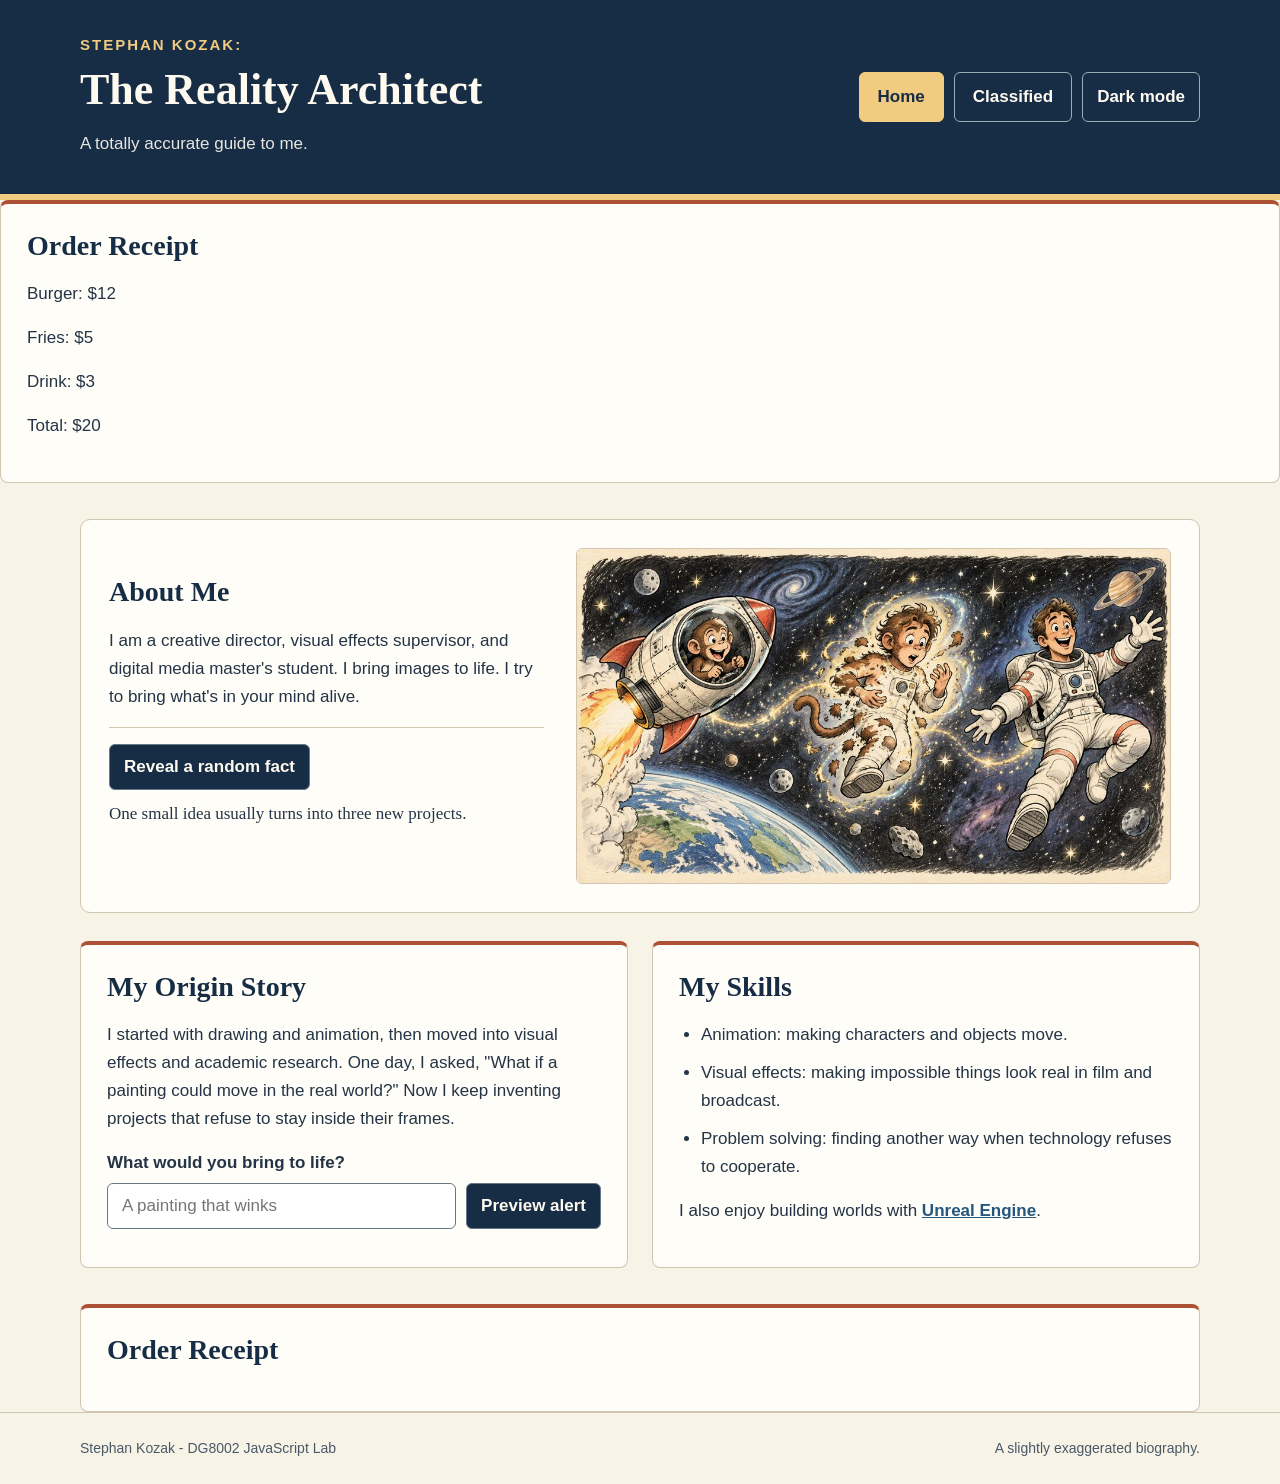
==== index.html @ 02d9df36 "Add order receipt section to index.html" ====
<!DOCTYPE html>
<html lang="en">
<head>
    <meta charset="UTF-8">
    <meta name="viewport" content="width=device-width, initial-scale=1.0">
    <title>Stephan Kozak - The Reality Architect</title>
    <link rel="icon" href="images/reality-architect.png">
    <!-- Both pages share this external stylesheet. -->
    <link rel="stylesheet" href="style.css">
</head>
<body>
    <header>
        <div class="container header-layout">
            <div>
                <h1 id="main-title"><span class="name">Stephan Kozak:</span> The Reality Architect</h1>
                <p class="subtitle">A totally accurate guide to me.</p>
            </div>
            <nav aria-label="Main navigation">
                <a class="current-page" href="index.html" aria-current="page">Home</a>
                <a href="Classified.html">Classified</a>
                <button id="theme-toggle" type="button" aria-pressed="false">Dark mode</button>
            </nav>
        </div>
    </header>
<section class="info-card">
    <h2>Order Receipt</h2>
    <div id="item_list"></div>
    <p id="total"></p>
</section>
    <main class="container">
        <section class="feature-section">
            <!-- This div groups my introduction and image. -->
            <div class="intro-layout">
                <div class="intro-copy">
                    <h2>About Me</h2>
                    <p>I am a creative director, visual effects supervisor, and digital media master's student.
                    I bring images to life. I try to bring what's in your mind alive.</p>
                    <div class="fact-reveal">
                        <button id="fact-btn" type="button">Reveal a random fact</button>
                        <p id="fact" aria-live="polite">One small idea usually turns into three new projects.</p>
                    </div>
                </div>
                <img class="feature-image" src="images/space-monkey.jpg" width="1000" height="563"
                     alt="A hand-drawn monkey launching into space and transforming into a human astronaut.">
            </div>
        </section>

        <!-- Flexbox places these sections beside each other when there is room. -->
        <div class="content-row">
            <section class="info-card">
                <h2>My Origin Story</h2>
                <p>I started with drawing and animation, then moved into visual effects
                and academic research. One day, I asked, "What if a painting could move in the real world?"
                Now I keep inventing projects that refuse to stay inside their frames.</p>
                <form>
                    <label for="message">What would you bring to life?</label>
                    <div class="message-row">
                        <input id="message" type="text" placeholder="A painting that winks">
                        <button id="notify-btn" type="submit">Preview alert</button>
                    </div>
                </form>
            </section>

            <section class="info-card">
                <h2>My Skills</h2>
                <ul>
                    <li>Animation: making characters and objects move.</li>
                    <li>Visual effects: making impossible things look real in film and broadcast.</li>
                    <li>Problem solving: finding another way when technology refuses to cooperate.</li>
                </ul>
                <p>I also enjoy building worlds with
                <a href="https://www.unrealengine.com/">Unreal Engine</a>.</p>
            </section>
        </div>
        <section class="info-card">
    <h2>Order Receipt</h2>
    <div id="item_list"></div>
    <p id="total"></p>
</section>
        
    </main>

    <footer>
        <div class="container footer-layout">
            <p>Stephan Kozak - DG8002 JavaScript Lab</p>
            <p>A slightly exaggerated biography.</p>
        </div>
    </footer>
    <script src="script.js"></script>
</body>
</html>
---- style.css ----
/* TAGM: Extreme Makeover Edition
   Colours: navy #172d45, cream #f8f3e7, gold #f1cb80. */

/* 1. ELEMENTS: set the overall colours and typography.
   border-box includes padding and borders in the element's width. */
* {
    box-sizing: border-box;
}

body {
    margin: 0;
    background-color: #f8f3e7;
    color: #243446;
    font-family: Arial, sans-serif;
    font-size: 17px;
    line-height: 1.65;
}

header {
    padding: 36px 0;
    background-color: #172d45;
    color: #fffaf0;
    border-bottom: 6px solid #f1cb80;
}

h1, h2 {
    font-family: Georgia, serif;
    line-height: 1.15;
}

h2 {
    margin: 0 0 18px;
    color: #172d45;
    font-size: 28px;
}

p {
    margin: 0 0 16px;
}

ul, ol {
    margin: 0 0 16px;
    padding-left: 22px;
}

li {
    margin-bottom: 10px;
}

/* 2. ID SELECTOR: each page has one main-title ID. */
#main-title {
    margin: 0;
    font-size: 44px;
}

/* 3. CLASS: reusable styles across both pages.
   A flexible width and auto margins keep the content centred. */
.container {
    width: 92%;
    max-width: 1120px;
    margin: 0 auto;
}

.name {
    display: block;
    margin: 0 0 12px;
    color: #f1cb80;
    font-family: Arial, sans-serif;
    font-size: 15px;
    font-weight: bold;
    letter-spacing: 2px;
    text-transform: uppercase;
}

.subtitle {
    margin: 14px 0 0;
    color: #e6e5df;
}

/* 4. FLEXBOX: the header and navigation share a row on wide screens. */
.header-layout {
    display: flex;
    justify-content: space-between;
    align-items: center;
    flex-wrap: wrap;
    gap: 28px;
}

nav {
    display: flex;
    flex-wrap: wrap;
    gap: 10px;
}

/* Hyperlink: unvisited, visited, hover, focus, and active. */
a:link {
    color: #245780;
    font-weight: bold;
}

a:visited {
    color: #68457e;
}

a:hover {
    color: #943f27;
}

a:focus-visible {
    outline: 3px solid #a94b2e;
    outline-offset: 4px;
}

a:active {
    color: #172d45;
}

nav a:link, nav a:visited {
    padding: 10px 18px;
    color: #fffaf0;
    text-decoration: none;
    border: 1px solid #9aabb8;
    border-radius: 6px;
}

nav a.current-page, nav a:hover, nav a:active {
    background-color: #f1cb80;
    color: #172d45;
    border-color: #f1cb80;
}

nav a:focus-visible {
    outline-color: #f1cb80;
}

/* 5. BOX MODEL: margin separates sections; padding gives content room.
   Borders and rounded corners. */
.feature-section {
    margin: 36px 0 28px;
    padding: 28px;
    background-color: #fffdf7;
    border: 1px solid #cfc5b1;
    border-radius: 10px;
}

.intro-layout {
    display: flex;
    align-items: center;
    gap: 32px;
}

.intro-copy {
    flex: 1;
}

.feature-image {
    display: block;
    width: 56%;
    height: auto;
    border: 1px solid #cfc5b1;
    border-radius: 6px;
}

.content-row {
    display: flex;
    flex-wrap: wrap;
    gap: 24px;
    margin-bottom: 36px;
}

.info-card {
    flex: 1;
    min-width: 240px;
    padding: 26px;
    background-color: #fffdf7;
    border: 1px solid #cfc5b1;
    border-top: 4px solid #ad5035;
    border-radius: 8px;
}

footer {
    padding: 24px 0;
    color: #495968;
    font-size: 14px;
    border-top: 1px solid #cfc5b1;
}

.footer-layout {
    display: flex;
    justify-content: space-between;
    flex-wrap: wrap;
    gap: 8px 24px;
}

footer p {
    margin: 0;
}

/* JavaScript lab controls share the site's navy and gold palette. */
button, input {
    min-height: 44px;
    padding: 8px 14px;
    font: inherit;
    border: 1px solid #667888;
    border-radius: 6px;
}

button {
    background-color: #172d45;
    color: #fffaf0;
    font-weight: bold;
    cursor: pointer;
}

button:hover {
    background-color: #304b65;
}

nav button {
    border-color: #9aabb8;
}

nav button[aria-pressed="true"] {
    color: #f1cb80;
    border-color: #f1cb80;
}

button:focus-visible, input:focus-visible {
    outline: 3px solid #a94b2e;
    outline-offset: 3px;
}

nav button:focus-visible {
    outline-color: #f1cb80;
}

.fact-reveal {
    border-top: 1px solid #cfc5b1;
    padding-top: 16px;
}

#fact {
    min-height: 3.3em;
    margin: 10px 0 0;
    font-family: Georgia, serif;
}

label[for="message"] {
    display: block;
    margin-bottom: 6px;
    font-weight: bold;
}

.message-row {
    display: flex;
    flex-wrap: wrap;
    gap: 10px;
}

#message {
    flex: 1 1 12em;
    min-width: 0;
    max-width: 100%;
}

/* The theme button toggles this class on the page's body. */
body.dark {
    color-scheme: dark;
    background-color: #0e1925;
    color: #f2eadc;
}

.dark .feature-section, .dark .info-card {
    background-color: #1c3043;
    border-color: #52677a;
}

.dark .info-card {
    border-top-color: #e49974;
}

.dark h2, .dark main a:link {
    color: #f1cb80;
}

.dark main a:visited {
    color: #ddbbef;
}

.dark main a:hover {
    color: #fffaf0;
}

.dark footer {
    color: #c8d1d7;
}

.dark button:focus-visible, .dark input:focus-visible, .dark a:focus-visible {
    outline-color: #f1cb80;
}

/* 6. RESPONSIVE DESIGN: layout on phones and tablets. */
@media (max-width: 700px) {
    header {
        padding: 28px 0;
    }

    #main-title {
        font-size: 34px;
    }

    .header-layout, .intro-layout, .content-row, .footer-layout {
        flex-direction: column;
        align-items: stretch;
    }

    .feature-section {
        margin-top: 24px;
        padding: 20px;
    }

    .feature-image {
        width: 100%;
    }

    .info-card {
        min-width: 0;
        padding: 22px;
    }

    h2 {
        font-size: 25px;
    }
}
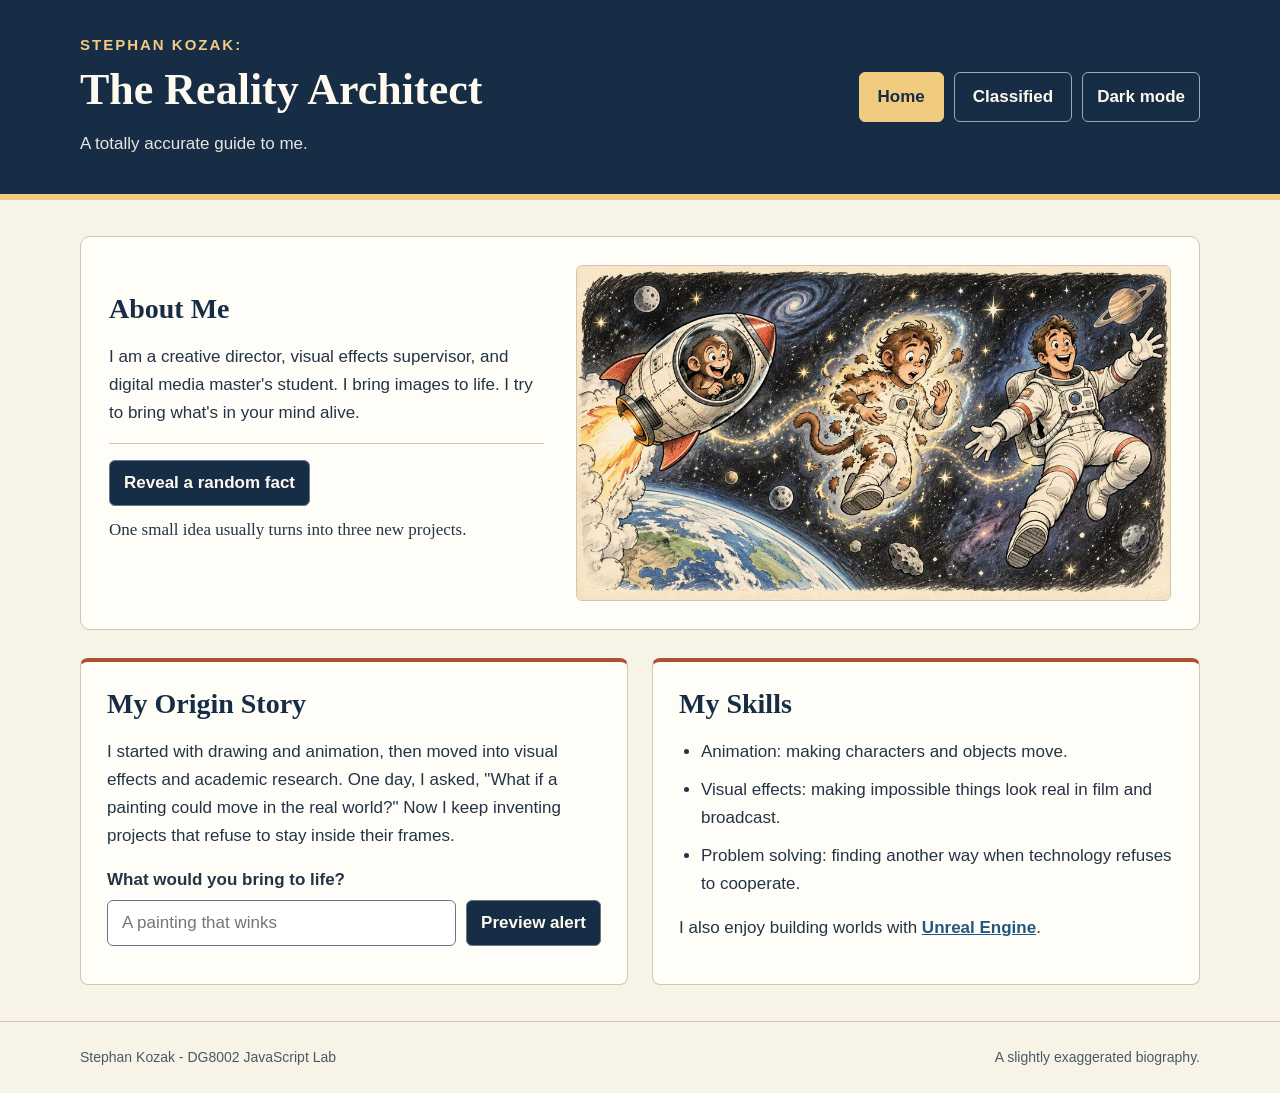
==== commit 15110f04: "Restore Guide to Me and add the Classified Interactive Edition" ====
--- a/index.html
+++ b/index.html
@@ -22,11 +22,7 @@
             </nav>
         </div>
     </header>
-<section class="info-card">
-    <h2>Order Receipt</h2>
-    <div id="item_list"></div>
-    <p id="total"></p>
-</section>
+
     <main class="container">
         <section class="feature-section">
             <!-- This div groups my introduction and image. -->
@@ -72,12 +68,6 @@
                 <a href="https://www.unrealengine.com/">Unreal Engine</a>.</p>
             </section>
         </div>
-        <section class="info-card">
-    <h2>Order Receipt</h2>
-    <div id="item_list"></div>
-    <p id="total"></p>
-</section>
-        
     </main>
 
     <footer>
--- a/style.css
+++ b/style.css
@@ -8,6 +8,9 @@
 }
 
 body {
+    color-scheme: light;
+    --field-error: #a33428;
+    --field-success: #256641;
     margin: 0;
     background-color: #f8f3e7;
     color: #243446;
@@ -197,7 +200,7 @@
 }
 
 /* JavaScript lab controls share the site's navy and gold palette. */
-button, input {
+button, input[type="text"] {
     min-height: 44px;
     padding: 8px 14px;
     font: inherit;
@@ -245,7 +248,7 @@
     font-family: Georgia, serif;
 }
 
-label[for="message"] {
+label[for="message"], label[for="visitor-name"] {
     display: block;
     margin-bottom: 6px;
     font-weight: bold;
@@ -257,15 +260,43 @@
     gap: 10px;
 }
 
-#message {
+#message, #visitor-name {
     flex: 1 1 12em;
     min-width: 0;
     max-width: 100%;
 }
 
+#visitor-name {
+    border-width: 2px;
+}
+
+.alert-option {
+    display: flex;
+    align-items: center;
+    gap: 8px;
+    min-height: 44px;
+    cursor: pointer;
+}
+
+.alert-option input {
+    width: 18px;
+    height: 18px;
+}
+
+#greeting-status {
+    overflow-wrap: anywhere;
+    font-weight: bold;
+}
+
+#greeting-status:empty {
+    margin: 0;
+}
+
 /* The theme button toggles this class on the page's body. */
 body.dark {
     color-scheme: dark;
+    --field-error: #ffa38b;
+    --field-success: #8fdfad;
     background-color: #0e1925;
     color: #f2eadc;
 }
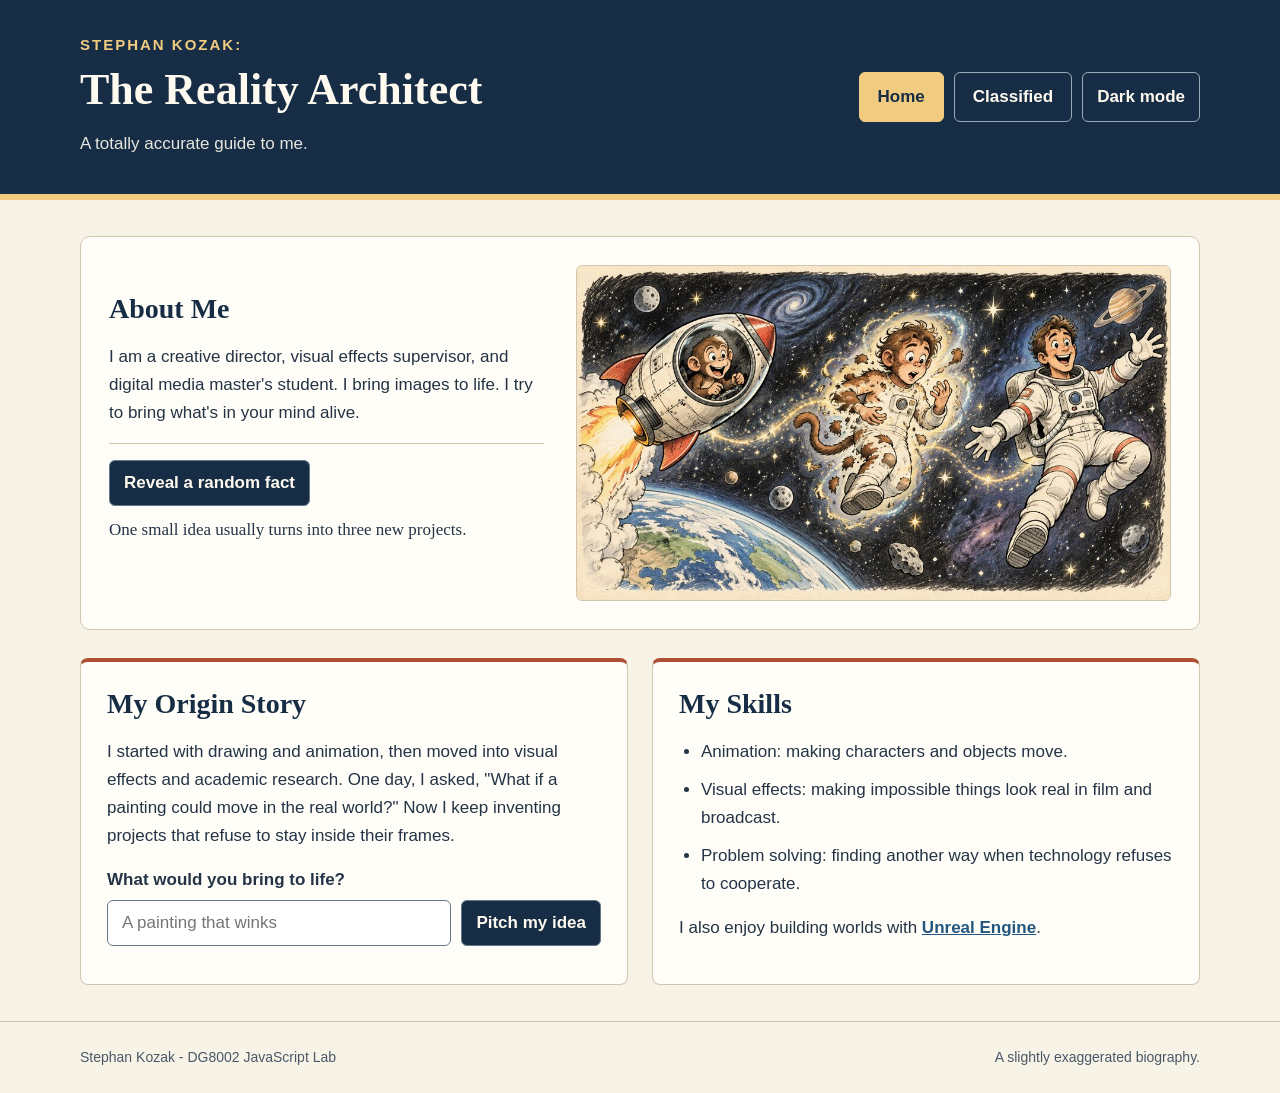
==== commit 7cb6c9f3: "Make Origin Story answer story ideas with a joking rejection" ====
--- a/index.html
+++ b/index.html
@@ -52,7 +52,7 @@
                     <label for="message">What would you bring to life?</label>
                     <div class="message-row">
                         <input id="message" type="text" placeholder="A painting that winks">
-                        <button id="notify-btn" type="submit">Preview alert</button>
+                        <button id="notify-btn" type="submit">Pitch my idea</button>
                     </div>
                 </form>
             </section>
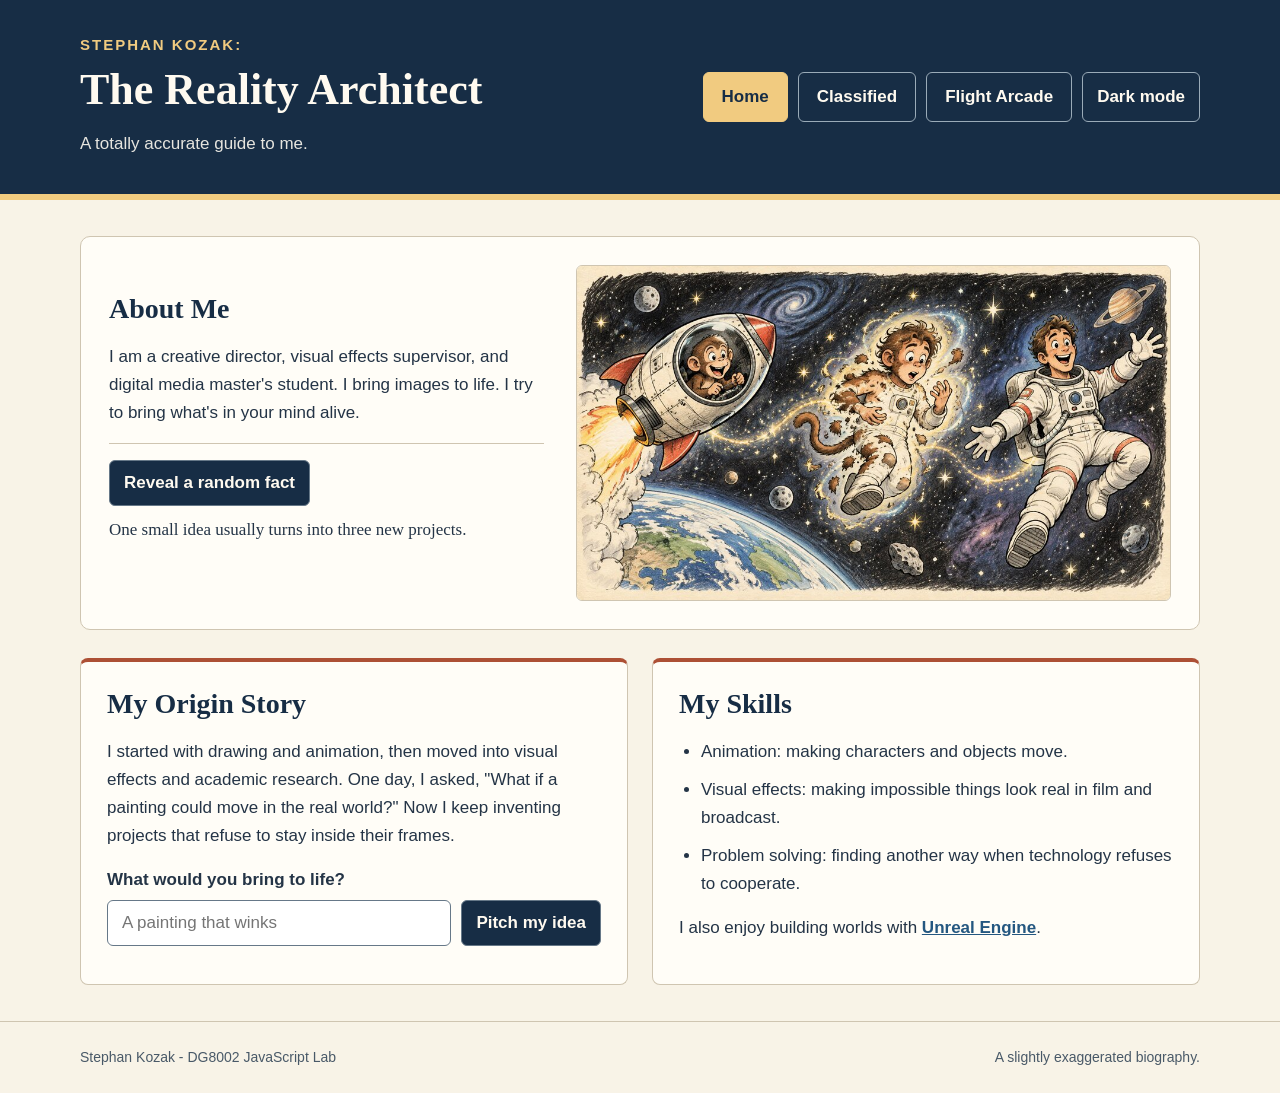
==== commit d898f5e2: "Add Superman: Metropolis Run for the Week 9 JavaScript activity" ====
--- a/index.html
+++ b/index.html
@@ -6,7 +6,8 @@
     <title>Stephan Kozak - The Reality Architect</title>
     <link rel="icon" href="images/reality-architect.png">
     <!-- Both pages share this external stylesheet. -->
-    <link rel="stylesheet" href="style.css">
+    <link rel="stylesheet" href="style.css?v=10-greetings">
+    <script src="script.js?v=10-greetings" defer></script>
 </head>
 <body>
     <header>
@@ -18,6 +19,7 @@
             <nav aria-label="Main navigation">
                 <a class="current-page" href="index.html" aria-current="page">Home</a>
                 <a href="Classified.html">Classified</a>
+                <a href="flight.html">Flight Arcade</a>
                 <button id="theme-toggle" type="button" aria-pressed="false">Dark mode</button>
             </nav>
         </div>
@@ -76,6 +78,5 @@
             <p>A slightly exaggerated biography.</p>
         </div>
     </footer>
-    <script src="script.js"></script>
 </body>
 </html>
--- a/style.css
+++ b/style.css
@@ -57,7 +57,7 @@
 }
 
 /* 3. CLASS: reusable styles across both pages.
-   A flexible width and auto margins keep the content centred. */
+   A flexible width and auto margins keep the content centered. */
 .container {
     width: 92%;
     max-width: 1120px;
@@ -270,19 +270,6 @@
     border-width: 2px;
 }
 
-.alert-option {
-    display: flex;
-    align-items: center;
-    gap: 8px;
-    min-height: 44px;
-    cursor: pointer;
-}
-
-.alert-option input {
-    width: 18px;
-    height: 18px;
-}
-
 #greeting-status {
     overflow-wrap: anywhere;
     font-weight: bold;
@@ -290,6 +277,37 @@
 
 #greeting-status:empty {
     margin: 0;
+}
+
+.greeting-popup {
+    position: fixed;
+    inset: auto;
+    top: 16px;
+    left: 16px;
+    margin: 0;
+    width: 360px;
+    max-width: calc(100vw - 32px);
+    max-height: calc(100dvh - 32px);
+    padding: 22px;
+    overflow: auto;
+    color: #243446;
+    background-color: #fffdf7;
+    border: 2px solid #f1cb80;
+    border-radius: 10px;
+    box-shadow: 0 16px 60px #0006;
+}
+
+.greeting-popup::backdrop {
+    background-color: #07152366;
+}
+
+.popup-count {
+    font-size: 14px;
+    margin-bottom: 8px;
+}
+
+#greeting-popup-message {
+    overflow-wrap: anywhere;
 }
 
 /* The theme button toggles this class on the page's body. */
@@ -310,6 +328,11 @@
     border-top-color: #e49974;
 }
 
+.dark .greeting-popup {
+    background-color: #1c3043;
+    color: #f2eadc;
+}
+
 .dark h2, .dark main a:link {
     color: #f1cb80;
 }
@@ -330,7 +353,7 @@
     outline-color: #f1cb80;
 }
 
-/* 6. RESPONSIVE DESIGN: layout on phones and tablets. */
+/* 6. RESPONSIVE DESIGN: layout from phones to tablets. */
 @media (max-width: 700px) {
     header {
         padding: 28px 0;
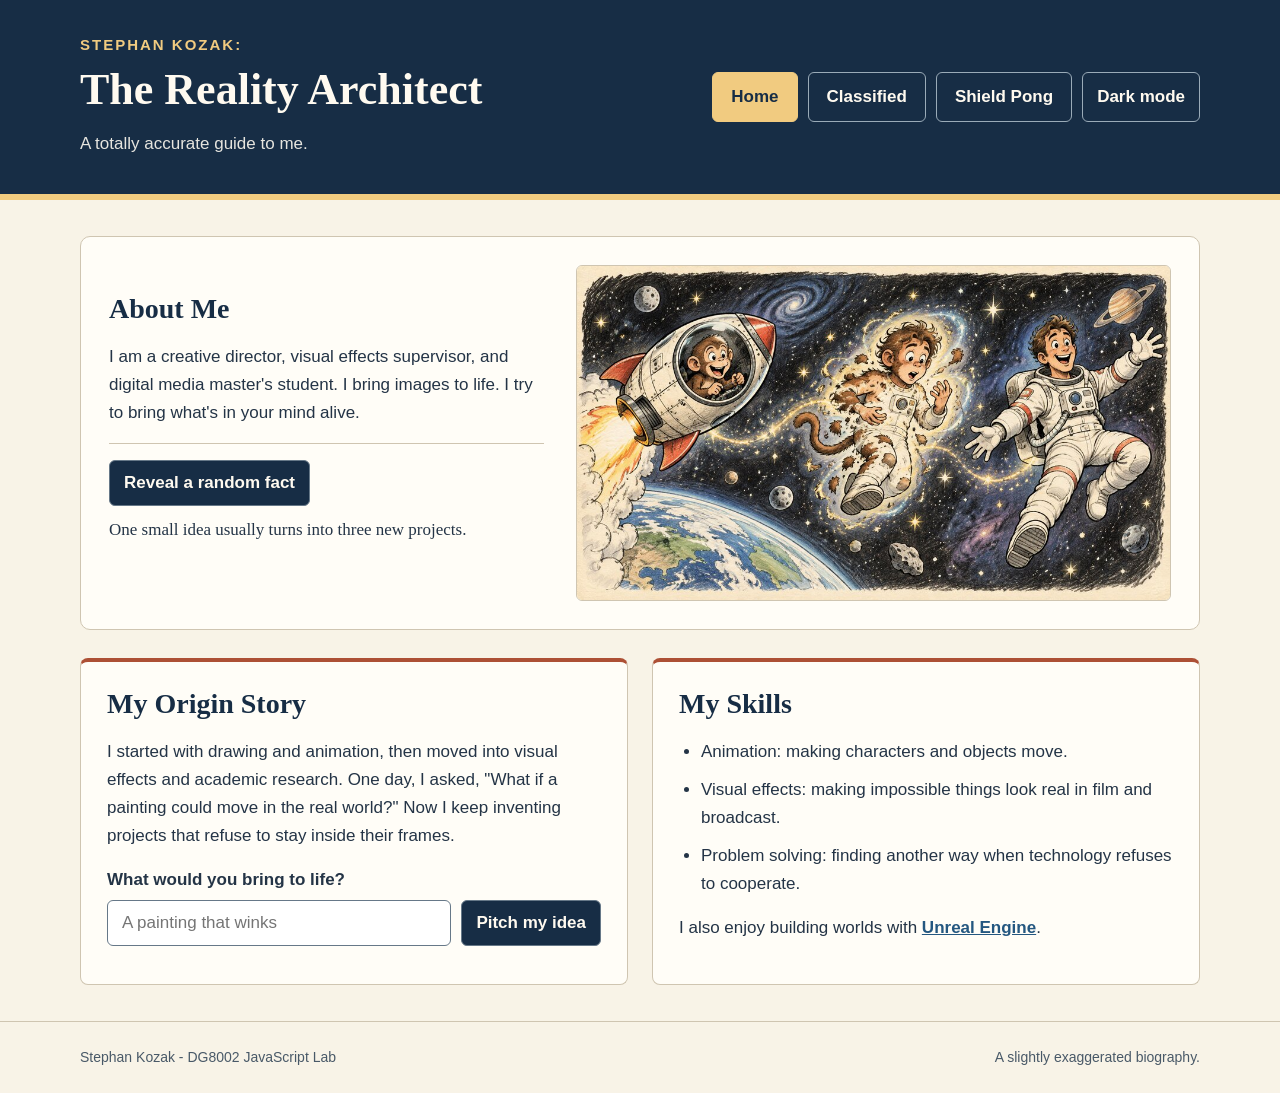
==== commit d41d0f0a: "Simplify the Week 9 game to one-paddle Shield Pong" ====
--- a/index.html
+++ b/index.html
@@ -19,7 +19,7 @@
             <nav aria-label="Main navigation">
                 <a class="current-page" href="index.html" aria-current="page">Home</a>
                 <a href="Classified.html">Classified</a>
-                <a href="flight.html">Flight Arcade</a>
+                <a href="pong.html">Shield Pong</a>
                 <button id="theme-toggle" type="button" aria-pressed="false">Dark mode</button>
             </nav>
         </div>
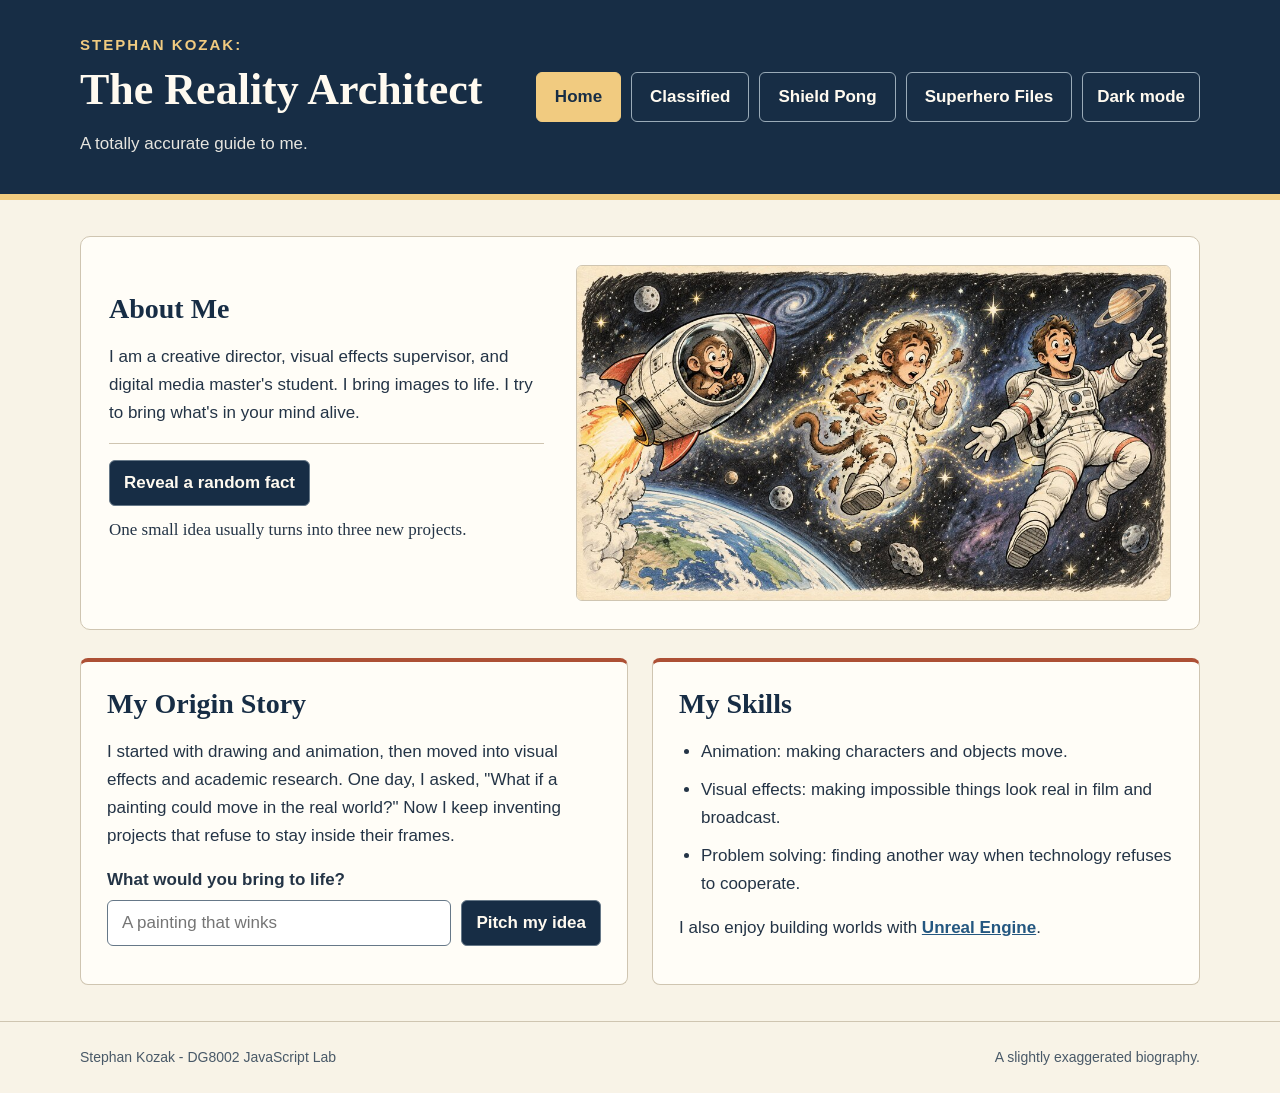
==== commit 18d25a8b: "Add Week 10 Superhero Files API page" ====
--- a/index.html
+++ b/index.html
@@ -20,6 +20,7 @@
                 <a class="current-page" href="index.html" aria-current="page">Home</a>
                 <a href="Classified.html">Classified</a>
                 <a href="pong.html">Shield Pong</a>
+                <a href="heroes.html">Superhero Files</a>
                 <button id="theme-toggle" type="button" aria-pressed="false">Dark mode</button>
             </nav>
         </div>
@@ -80,3 +81,4 @@
     </footer>
 </body>
 </html>
+
